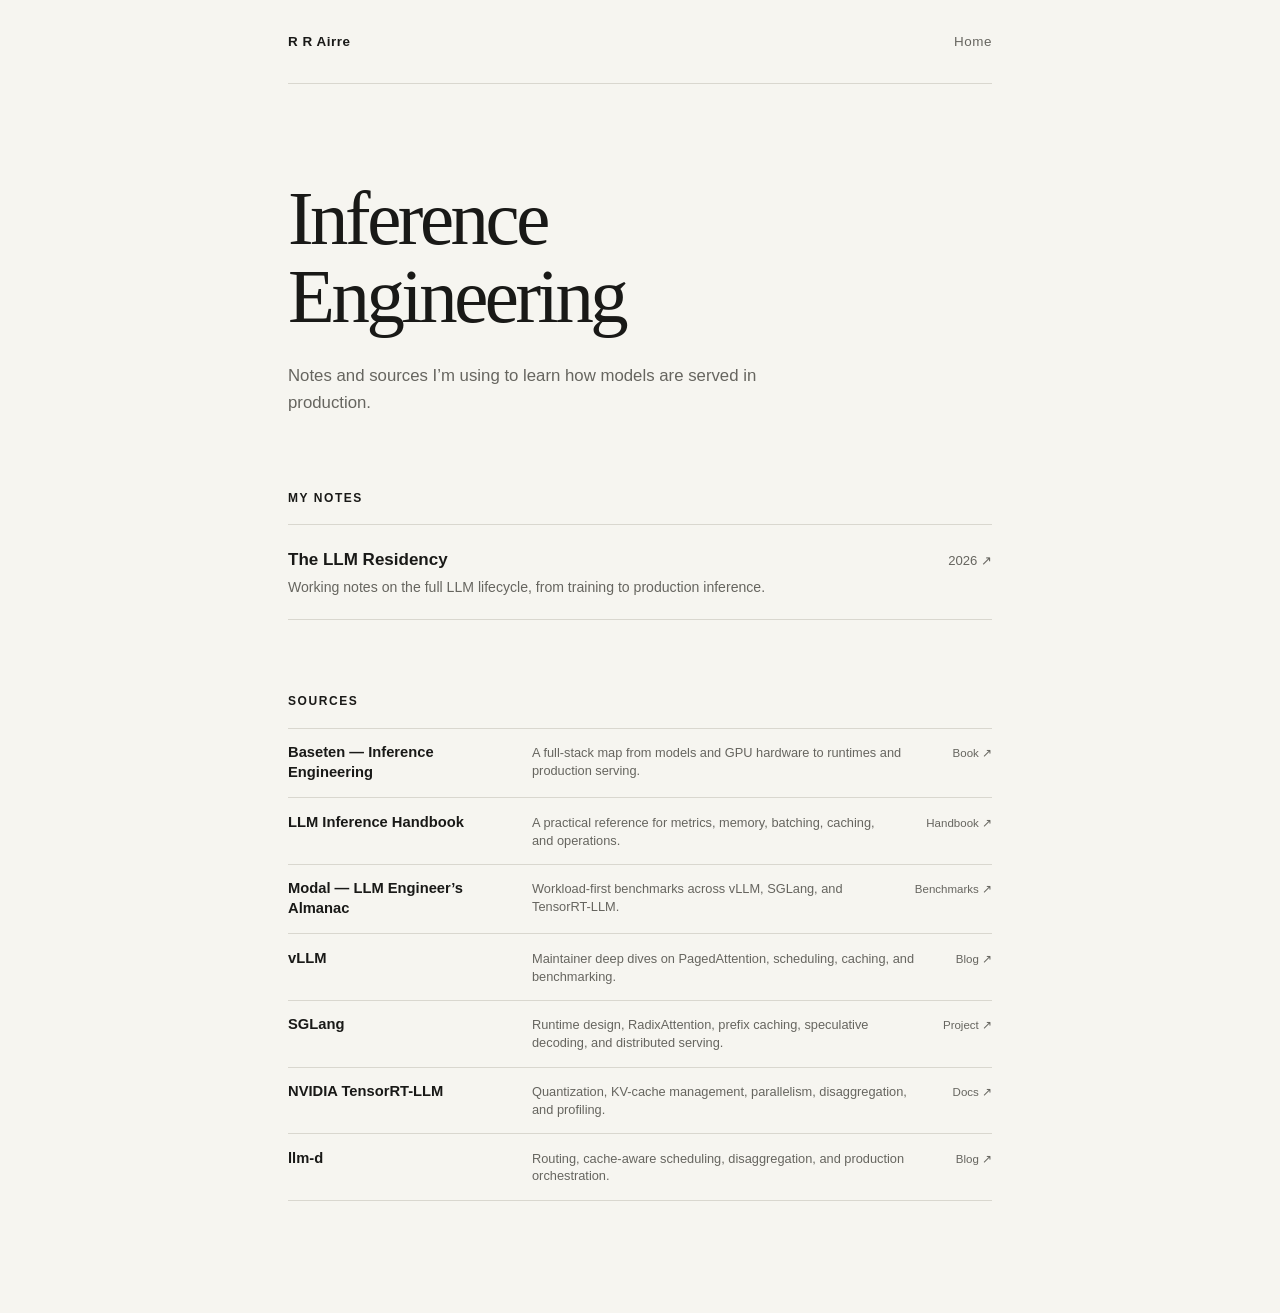
==== inference.html @ 39003151 "Publish personal site" ====
<!doctype html>
<html lang="en">
<head>
  <meta charset="utf-8">
  <meta name="viewport" content="width=device-width, initial-scale=1">
  <meta name="description" content="R R Airre’s notes and interests in inference engineering.">
  <meta name="theme-color" content="#f6f5f0">
  <title>Inference Engineering — R R Airre</title>
  <link rel="stylesheet" href="styles.css?v=2">
</head>
<body>
  <div class="site-shell">
    <header class="site-header">
      <a class="wordmark" href="index.html">R R Airre</a>
      <a class="quiet-link" href="index.html">Home</a>
    </header>

    <main class="page">
      <h1>Inference Engineering</h1>
      <p class="lede">Notes and sources I’m using to learn how models are served in production.</p>

      <section class="content-section" aria-labelledby="notes-heading">
        <h2 class="section-heading" id="notes-heading">My notes</h2>
        <ul class="entry-list">
          <li>
            <a class="entry" href="https://revanthreddy-hai.github.io/the-llm-residency/">
              <span>
                <strong>The LLM Residency</strong>
                <small>Working notes on the full LLM lifecycle, from training to production inference.</small>
              </span>
              <span class="entry-meta">2026 ↗</span>
            </a>
          </li>
        </ul>
      </section>

      <section class="content-section" aria-labelledby="sources-heading">
        <h2 class="section-heading" id="sources-heading">Sources</h2>
        <ul class="entry-list inference-sources">
          <li>
            <a class="entry" href="https://www.baseten.co/inference-engineering/">
              <span>
                <strong>Baseten — Inference Engineering</strong>
                <small>A full-stack map from models and GPU hardware to runtimes and production serving.</small>
              </span>
              <span class="entry-meta">Book ↗</span>
            </a>
          </li>
          <li>
            <a class="entry" href="https://handbook.modular.com/">
              <span>
                <strong>LLM Inference Handbook</strong>
                <small>A practical reference for metrics, memory, batching, caching, and operations.</small>
              </span>
              <span class="entry-meta">Handbook ↗</span>
            </a>
          </li>
          <li>
            <a class="entry" href="https://modal.com/llm-almanac">
              <span>
                <strong>Modal — LLM Engineer’s Almanac</strong>
                <small>Workload-first benchmarks across vLLM, SGLang, and TensorRT-LLM.</small>
              </span>
              <span class="entry-meta">Benchmarks ↗</span>
            </a>
          </li>
          <li>
            <a class="entry" href="https://vllm.ai/blog">
              <span>
                <strong>vLLM</strong>
                <small>Maintainer deep dives on PagedAttention, scheduling, caching, and benchmarking.</small>
              </span>
              <span class="entry-meta">Blog ↗</span>
            </a>
          </li>
          <li>
            <a class="entry" href="https://docs.sglang.io/">
              <span>
                <strong>SGLang</strong>
                <small>Runtime design, RadixAttention, prefix caching, speculative decoding, and distributed serving.</small>
              </span>
              <span class="entry-meta">Project ↗</span>
            </a>
          </li>
          <li>
            <a class="entry" href="https://nvidia.github.io/TensorRT-LLM/">
              <span>
                <strong>NVIDIA TensorRT-LLM</strong>
                <small>Quantization, KV-cache management, parallelism, disaggregation, and profiling.</small>
              </span>
              <span class="entry-meta">Docs ↗</span>
            </a>
          </li>
          <li>
            <a class="entry" href="https://llm-d.ai/blog">
              <span>
                <strong>llm-d</strong>
                <small>Routing, cache-aware scheduling, disaggregation, and production orchestration.</small>
              </span>
              <span class="entry-meta">Blog ↗</span>
            </a>
          </li>
        </ul>
      </section>
    </main>
  </div>
</body>
</html>
---- styles.css ----
:root {
  --paper: #f6f5f0;
  --ink: #191917;
  --muted: #66655f;
  --line: #d9d7cf;
  --accent: #1f716b;
  --measure: 44rem;
}

* {
  box-sizing: border-box;
}

html {
  color-scheme: light;
  background: var(--paper);
}

body {
  margin: 0;
  min-height: 100vh;
  color: var(--ink);
  background: var(--paper);
  font-family: -apple-system, BlinkMacSystemFont, "Segoe UI", sans-serif;
  font-size: 17px;
  line-height: 1.62;
  text-rendering: optimizeLegibility;
}

a {
  color: inherit;
  text-decoration-color: color-mix(in srgb, var(--accent) 55%, transparent);
  text-decoration-thickness: 1px;
  text-underline-offset: 0.18em;
}

a:hover {
  color: var(--accent);
  text-decoration-color: currentColor;
}

a:focus-visible {
  outline: 2px solid var(--accent);
  outline-offset: 5px;
}

.site-shell {
  width: min(calc(100% - 3rem), var(--measure));
  margin: 0 auto;
  padding-bottom: 7rem;
}

.site-header {
  display: flex;
  align-items: center;
  justify-content: space-between;
  min-height: 5.25rem;
  border-bottom: 1px solid var(--line);
  font-size: 0.84rem;
  letter-spacing: 0.04em;
}

.wordmark {
  font-weight: 650;
  text-decoration: none;
}

.quiet-link {
  color: var(--muted);
  text-decoration: none;
}

.hero {
  padding: 6.5rem 0 5.5rem;
}

.hero h1,
.page h1 {
  margin: 0;
  font-family: Georgia, "Times New Roman", serif;
  font-weight: 400;
  letter-spacing: -0.045em;
}

.hero h1 {
  max-width: 11.5ch;
  font-size: clamp(3.4rem, 9vw, 5.8rem);
  line-height: 0.99;
}

.hero h1 em {
  color: var(--accent);
  font-weight: inherit;
}

.hero p {
  max-width: 34rem;
  margin: 2.25rem 0 0;
  color: var(--muted);
  font-size: 1.08rem;
}

.directory {
  display: block;
  border-top: 1px solid var(--line);
}

.directory-row {
  display: grid;
  grid-template-columns: minmax(10rem, 14rem) 1fr auto;
  gap: 1.5rem;
  align-items: baseline;
  padding: 1.35rem 0;
  border-bottom: 1px solid var(--line);
  text-decoration: none;
}

.directory-row:hover .directory-title {
  text-decoration: underline;
  text-decoration-thickness: 1px;
  text-underline-offset: 0.22em;
}

.directory-title {
  font-weight: 650;
}

.directory-description,
.directory-arrow {
  color: var(--muted);
  font-size: 0.92rem;
}

.directory-row:hover .directory-arrow {
  color: var(--accent);
}

.page {
  padding-top: 6rem;
}

.page h1 {
  max-width: 13ch;
  font-size: clamp(3.2rem, 8vw, 4.8rem);
  line-height: 1.02;
}

.lede {
  max-width: 34rem;
  margin: 1.6rem 0 0;
  color: var(--muted);
  font-size: 1.05rem;
}

.content-section {
  margin-top: 4.5rem;
}

.section-heading {
  margin: 0 0 1rem;
  font-size: 0.75rem;
  font-weight: 700;
  letter-spacing: 0.13em;
  text-transform: uppercase;
}

.entry-list {
  margin: 0;
  padding: 0;
  border-top: 1px solid var(--line);
  list-style: none;
}

.entry-list li {
  border-bottom: 1px solid var(--line);
}

.entry {
  display: flex;
  gap: 2rem;
  align-items: baseline;
  justify-content: space-between;
  padding: 1.3rem 0;
  text-decoration: none;
}

.entry strong {
  display: block;
  font-weight: 650;
}

.entry small {
  display: block;
  max-width: 34rem;
  margin-top: 0.25rem;
  color: var(--muted);
  font-size: 0.88rem;
  line-height: 1.5;
}

.entry-meta {
  flex: 0 0 auto;
  color: var(--muted);
  font-size: 0.82rem;
}

.inference-sources .entry {
  padding: 0.9rem 0;
}

.inference-sources .entry > span:first-child {
  display: grid;
  flex: 1 1 auto;
  grid-template-columns: minmax(11rem, 14rem) minmax(0, 1fr);
  gap: 1.25rem;
  align-items: baseline;
  min-width: 0;
}

.inference-sources .entry strong {
  font-size: 0.92rem;
  line-height: 1.35;
}

.inference-sources .entry small {
  margin-top: 0;
  font-size: 0.8rem;
  line-height: 1.4;
}

.inference-sources .entry-meta {
  font-size: 0.72rem;
}

.empty-state {
  margin: 0;
  padding: 1.3rem 0;
  border-top: 1px solid var(--line);
  border-bottom: 1px solid var(--line);
  color: var(--muted);
  font-size: 0.92rem;
}

.source-note {
  margin: 3rem 0 0;
  color: var(--muted);
  font-size: 0.78rem;
}

.visually-hidden {
  position: absolute;
  width: 1px;
  height: 1px;
  padding: 0;
  margin: -1px;
  overflow: hidden;
  clip: rect(0, 0, 0, 0);
  white-space: nowrap;
  border: 0;
}

.books-page {
  padding-top: 4.75rem;
}

.shelf-toolbar {
  display: flex;
  gap: 2rem;
  align-items: flex-end;
  justify-content: space-between;
  margin-top: 2.75rem;
  border-bottom: 1px solid var(--line);
}

.shelf-switcher {
  display: flex;
  gap: 1.5rem;
}

.shelf-tab {
  appearance: none;
  margin: 0 0 -1px;
  padding: 0.75rem 0 0.7rem;
  color: var(--muted);
  background: transparent;
  border: 0;
  border-bottom: 2px solid transparent;
  font: inherit;
  font-size: 0.88rem;
  font-weight: 650;
  cursor: pointer;
}

.shelf-tab:hover,
.shelf-tab[aria-pressed="true"] {
  color: var(--ink);
}

.shelf-tab[aria-pressed="true"] {
  border-bottom-color: var(--accent);
}

.shelf-tab:focus-visible {
  outline: 2px solid var(--accent);
  outline-offset: 4px;
}

.books-page .source-note {
  margin: 0 0 0.72rem;
  white-space: nowrap;
}

.shelf-panel {
  padding-top: 1.5rem;
}

.shelf-message {
  margin: 0;
  padding: 1.2rem 0;
  color: var(--muted);
  font-size: 0.9rem;
}

.shelf-group + .shelf-group {
  margin-top: 3.5rem;
}

.shelf-group-title {
  display: flex;
  align-items: baseline;
  margin: 0 0 1rem;
  font-size: 0.75rem;
  font-weight: 700;
  letter-spacing: 0.11em;
  text-transform: uppercase;
}

.shelf-group-title span {
  margin-left: 0.5rem;
  color: var(--muted);
  font-weight: 500;
  letter-spacing: 0;
}

.cover-grid {
  display: grid;
  grid-template-columns: repeat(5, minmax(0, 1fr));
  gap: 1.7rem 1rem;
  margin: 0;
  padding: 0;
  list-style: none;
}

.book-card-link {
  display: block;
  text-decoration: none;
}

.book-cover {
  position: relative;
  display: grid;
  overflow: hidden;
  aspect-ratio: 2 / 3;
  place-items: center;
  background: #e7e4dc;
}

.book-cover img {
  display: block;
  width: 100%;
  height: 100%;
  object-fit: cover;
}

.book-cover-fallback {
  color: var(--muted);
  font-family: Georgia, "Times New Roman", serif;
  font-size: 2rem;
}

.book-title,
.book-author {
  display: -webkit-box;
  overflow: hidden;
  -webkit-box-orient: vertical;
}

.book-title {
  margin-top: 0.55rem;
  color: var(--ink);
  font-size: 0.76rem;
  font-weight: 650;
  line-height: 1.3;
  -webkit-line-clamp: 2;
}

.book-author {
  margin-top: 0.16rem;
  color: var(--muted);
  font-size: 0.68rem;
  line-height: 1.35;
  -webkit-line-clamp: 1;
}

.book-card-link:hover .book-title {
  color: var(--accent);
  text-decoration: underline;
  text-decoration-thickness: 1px;
  text-underline-offset: 0.16em;
}

.uses-list {
  margin: 4.5rem 0 0;
  border-top: 1px solid var(--line);
}

.uses-list div {
  display: grid;
  grid-template-columns: 9rem 1fr;
  gap: 2rem;
  padding: 1.3rem 0;
  border-bottom: 1px solid var(--line);
}

.uses-list dt {
  font-weight: 650;
}

.uses-list dd {
  margin: 0;
  color: var(--muted);
}

[hidden] {
  display: none !important;
}

@media (max-width: 38rem) {
  body {
    font-size: 16px;
  }

  .site-shell {
    width: min(calc(100% - 2.5rem), var(--measure));
    padding-bottom: 4.5rem;
  }

  .site-header {
    min-height: 4.5rem;
  }

  .hero {
    padding: 4.75rem 0 4rem;
  }

  .hero h1 {
    font-size: clamp(3.1rem, 15vw, 4.2rem);
  }

  .hero p {
    margin-top: 1.8rem;
    font-size: 1rem;
  }

  .directory-row {
    grid-template-columns: 1fr auto;
    gap: 0.35rem 1rem;
    padding: 1.2rem 0;
  }

  .directory-description {
    grid-column: 1 / -1;
    max-width: 29rem;
  }

  .directory-arrow {
    grid-column: 2;
    grid-row: 1;
  }

  .page {
    padding-top: 4.5rem;
  }

  .page h1 {
    font-size: clamp(3rem, 14vw, 4rem);
  }

  .content-section,
  .uses-list {
    margin-top: 3.5rem;
  }

  .books-page {
    padding-top: 3.75rem;
  }

  .shelf-toolbar {
    display: block;
    margin-top: 2.25rem;
  }

  .shelf-switcher {
    justify-content: space-between;
  }

  .books-page .source-note {
    margin: 0.7rem 0 0;
    padding-bottom: 0.7rem;
    white-space: normal;
  }

  .cover-grid {
    grid-template-columns: repeat(3, minmax(0, 1fr));
    gap: 1.55rem 0.8rem;
  }

  .shelf-group + .shelf-group {
    margin-top: 2.75rem;
  }

  .entry {
    align-items: flex-start;
  }

  .inference-sources .entry {
    gap: 1rem;
    padding: 1rem 0;
  }

  .inference-sources .entry > span:first-child {
    display: block;
  }

  .inference-sources .entry strong {
    font-size: 0.95rem;
  }

  .inference-sources .entry small {
    margin-top: 0.2rem;
    font-size: 0.82rem;
  }

  .uses-list div {
    grid-template-columns: 1fr;
    gap: 0.2rem;
  }
}

@media (prefers-reduced-motion: reduce) {
  *,
  *::before,
  *::after {
    scroll-behavior: auto !important;
  }
}
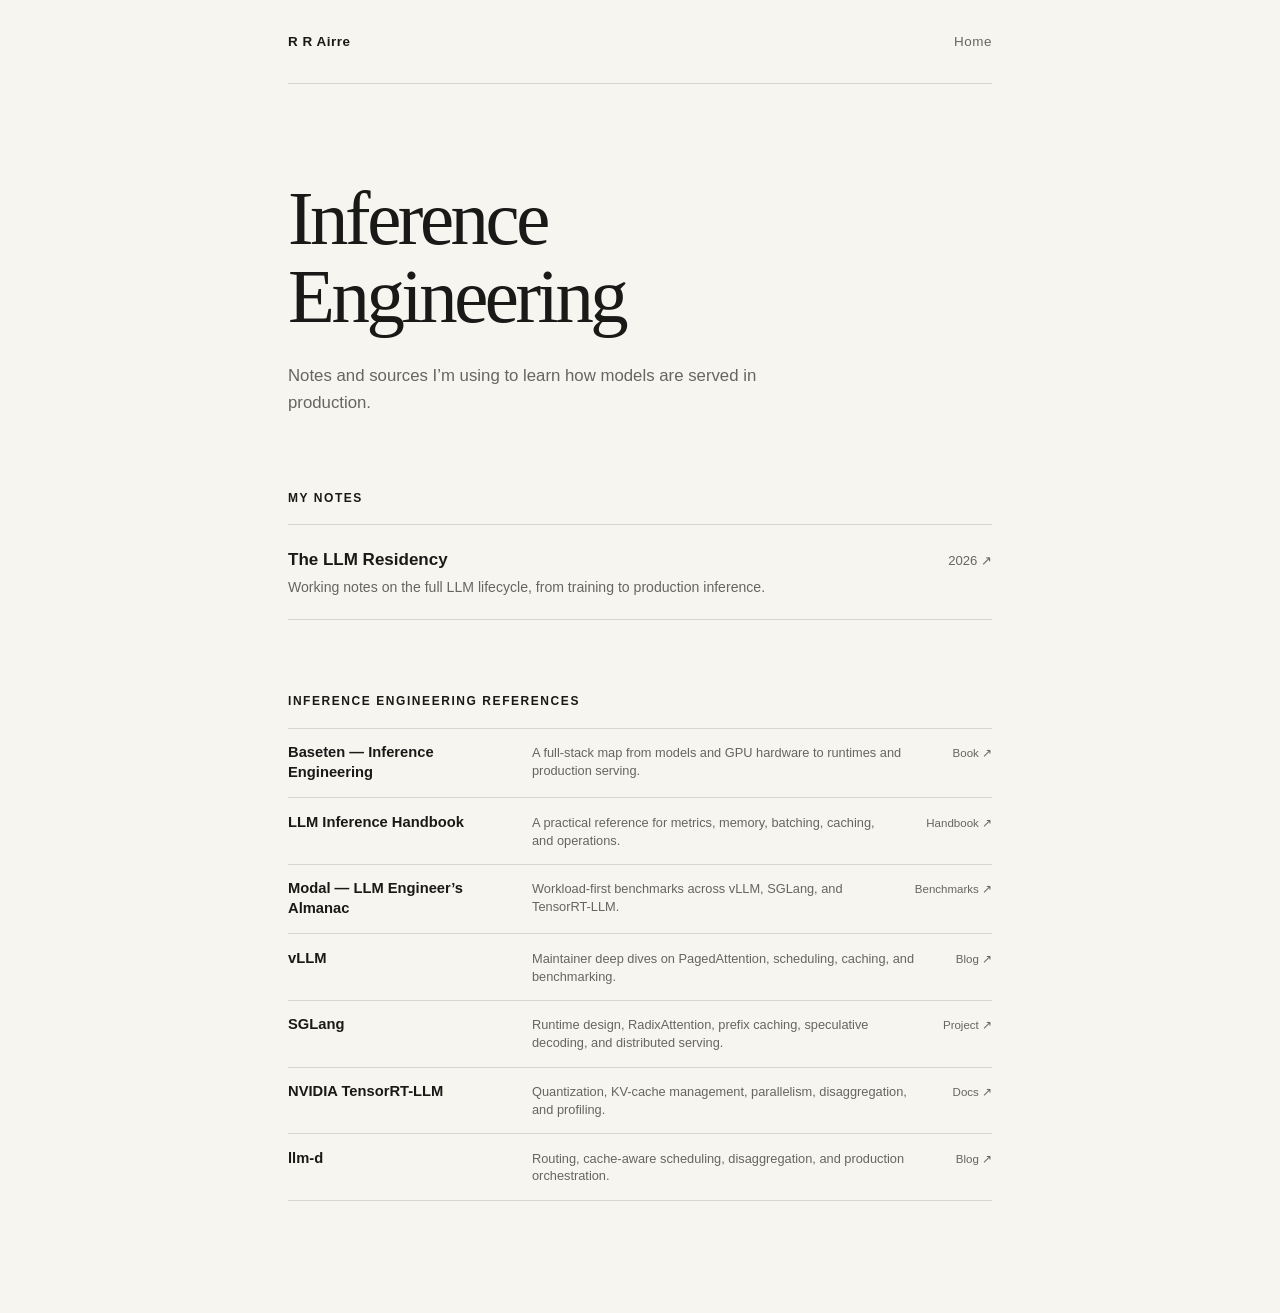
==== commit b6a83332: "Clarify inference references" ====
--- a/inference.html
+++ b/inference.html
@@ -35,7 +35,7 @@
       </section>
 
       <section class="content-section" aria-labelledby="sources-heading">
-        <h2 class="section-heading" id="sources-heading">Sources</h2>
+        <h2 class="section-heading" id="sources-heading">Inference engineering references</h2>
         <ul class="entry-list inference-sources">
           <li>
             <a class="entry" href="https://www.baseten.co/inference-engineering/">
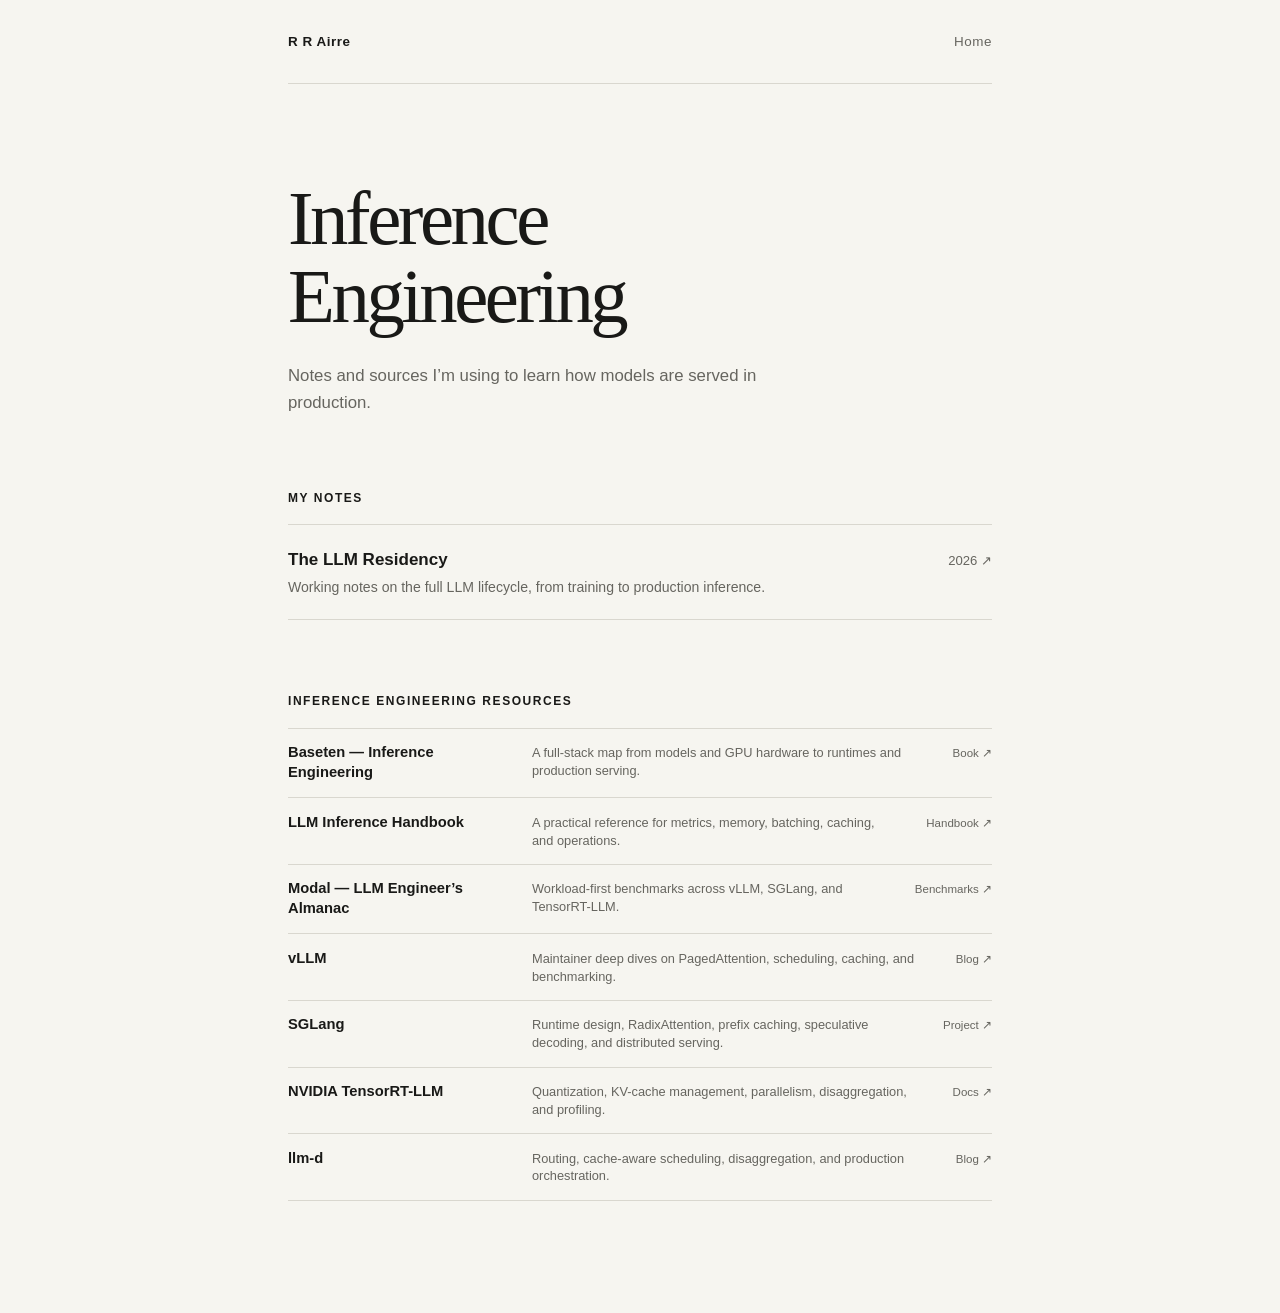
==== commit 7ac6cd89: "Rename inference resources section" ====
--- a/inference.html
+++ b/inference.html
@@ -35,7 +35,7 @@
       </section>
 
       <section class="content-section" aria-labelledby="sources-heading">
-        <h2 class="section-heading" id="sources-heading">Inference engineering references</h2>
+        <h2 class="section-heading" id="sources-heading">Inference Engineering Resources</h2>
         <ul class="entry-list inference-sources">
           <li>
             <a class="entry" href="https://www.baseten.co/inference-engineering/">
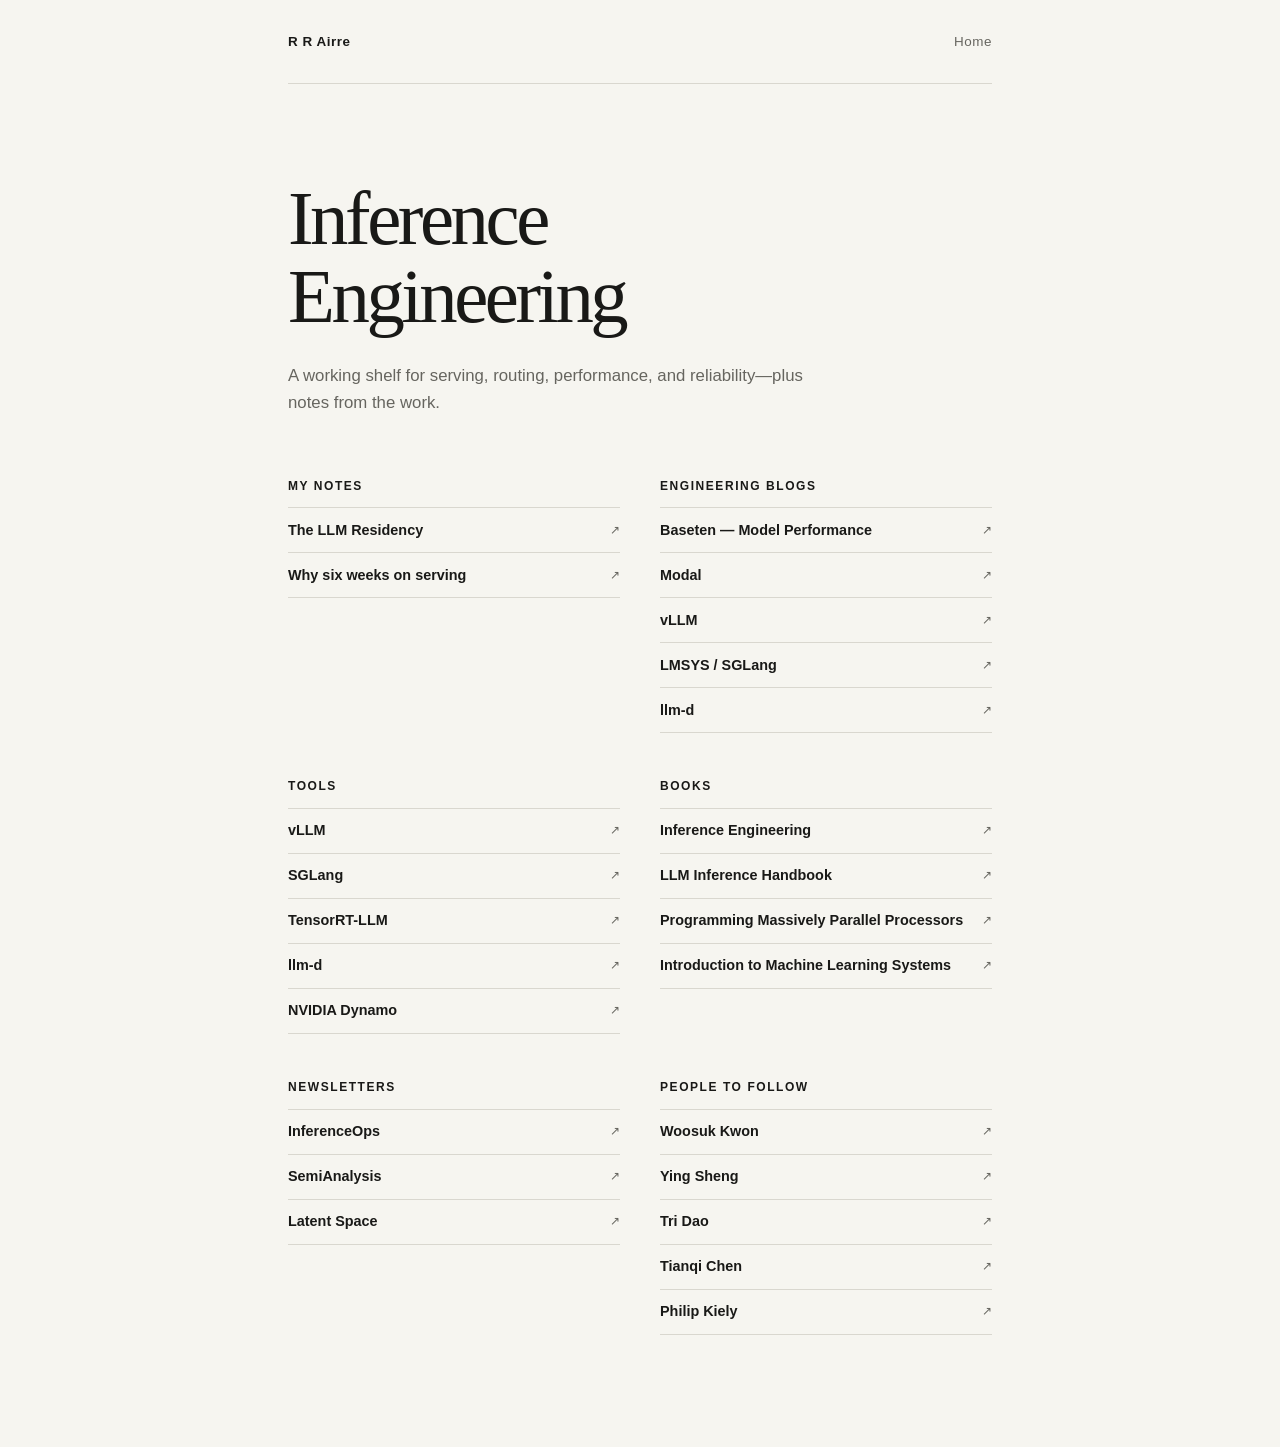
==== commit e31e3c39: "Organize inference engineering resources" ====
--- a/inference.html
+++ b/inference.html
@@ -6,7 +6,7 @@
   <meta name="description" content="R R Airre’s notes and interests in inference engineering.">
   <meta name="theme-color" content="#f6f5f0">
   <title>Inference Engineering — R R Airre</title>
-  <link rel="stylesheet" href="styles.css?v=2">
+  <link rel="stylesheet" href="styles.css?v=3">
 </head>
 <body>
   <div class="site-shell">
@@ -15,93 +15,81 @@
       <a class="quiet-link" href="index.html">Home</a>
     </header>
 
-    <main class="page">
+    <main class="page inference-page">
       <h1>Inference Engineering</h1>
-      <p class="lede">Notes and sources I’m using to learn how models are served in production.</p>
+      <p class="lede">A working shelf for serving, routing, performance, and reliability—plus notes from the work.</p>
 
-      <section class="content-section" aria-labelledby="notes-heading">
-        <h2 class="section-heading" id="notes-heading">My notes</h2>
-        <ul class="entry-list">
-          <li>
-            <a class="entry" href="https://revanthreddy-hai.github.io/the-llm-residency/">
-              <span>
+      <div class="inference-groups">
+        <section class="inference-group" aria-labelledby="notes-heading">
+          <h2 class="section-heading" id="notes-heading">My notes</h2>
+          <ul class="entry-list">
+            <li>
+              <a class="entry" href="https://revanthreddy-hai.github.io/the-llm-residency/">
                 <strong>The LLM Residency</strong>
-                <small>Working notes on the full LLM lifecycle, from training to production inference.</small>
-              </span>
-              <span class="entry-meta">2026 ↗</span>
-            </a>
-          </li>
-        </ul>
-      </section>
+                <span class="entry-meta" aria-hidden="true">↗</span>
+              </a>
+            </li>
+            <li>
+              <a class="entry" href="https://revanthreddy-hai.github.io/the-llm-residency/week00a.html#jobs">
+                <strong>Why six weeks on serving</strong>
+                <span class="entry-meta" aria-hidden="true">↗</span>
+              </a>
+            </li>
+          </ul>
+        </section>
 
-      <section class="content-section" aria-labelledby="sources-heading">
-        <h2 class="section-heading" id="sources-heading">Inference Engineering Resources</h2>
-        <ul class="entry-list inference-sources">
-          <li>
-            <a class="entry" href="https://www.baseten.co/inference-engineering/">
-              <span>
-                <strong>Baseten — Inference Engineering</strong>
-                <small>A full-stack map from models and GPU hardware to runtimes and production serving.</small>
-              </span>
-              <span class="entry-meta">Book ↗</span>
-            </a>
-          </li>
-          <li>
-            <a class="entry" href="https://handbook.modular.com/">
-              <span>
-                <strong>LLM Inference Handbook</strong>
-                <small>A practical reference for metrics, memory, batching, caching, and operations.</small>
-              </span>
-              <span class="entry-meta">Handbook ↗</span>
-            </a>
-          </li>
-          <li>
-            <a class="entry" href="https://modal.com/llm-almanac">
-              <span>
-                <strong>Modal — LLM Engineer’s Almanac</strong>
-                <small>Workload-first benchmarks across vLLM, SGLang, and TensorRT-LLM.</small>
-              </span>
-              <span class="entry-meta">Benchmarks ↗</span>
-            </a>
-          </li>
-          <li>
-            <a class="entry" href="https://vllm.ai/blog">
-              <span>
-                <strong>vLLM</strong>
-                <small>Maintainer deep dives on PagedAttention, scheduling, caching, and benchmarking.</small>
-              </span>
-              <span class="entry-meta">Blog ↗</span>
-            </a>
-          </li>
-          <li>
-            <a class="entry" href="https://docs.sglang.io/">
-              <span>
-                <strong>SGLang</strong>
-                <small>Runtime design, RadixAttention, prefix caching, speculative decoding, and distributed serving.</small>
-              </span>
-              <span class="entry-meta">Project ↗</span>
-            </a>
-          </li>
-          <li>
-            <a class="entry" href="https://nvidia.github.io/TensorRT-LLM/">
-              <span>
-                <strong>NVIDIA TensorRT-LLM</strong>
-                <small>Quantization, KV-cache management, parallelism, disaggregation, and profiling.</small>
-              </span>
-              <span class="entry-meta">Docs ↗</span>
-            </a>
-          </li>
-          <li>
-            <a class="entry" href="https://llm-d.ai/blog">
-              <span>
-                <strong>llm-d</strong>
-                <small>Routing, cache-aware scheduling, disaggregation, and production orchestration.</small>
-              </span>
-              <span class="entry-meta">Blog ↗</span>
-            </a>
-          </li>
-        </ul>
-      </section>
+        <section class="inference-group" aria-labelledby="blogs-heading">
+          <h2 class="section-heading" id="blogs-heading">Engineering blogs</h2>
+          <ul class="entry-list">
+            <li><a class="entry" href="https://www.baseten.co/blog/category/model-performance/"><strong>Baseten — Model Performance</strong><span class="entry-meta" aria-hidden="true">↗</span></a></li>
+            <li><a class="entry" href="https://modal.com/blog"><strong>Modal</strong><span class="entry-meta" aria-hidden="true">↗</span></a></li>
+            <li><a class="entry" href="https://vllm.ai/blog"><strong>vLLM</strong><span class="entry-meta" aria-hidden="true">↗</span></a></li>
+            <li><a class="entry" href="https://www.lmsys.org/blog/"><strong>LMSYS / SGLang</strong><span class="entry-meta" aria-hidden="true">↗</span></a></li>
+            <li><a class="entry" href="https://llm-d.ai/blog"><strong>llm-d</strong><span class="entry-meta" aria-hidden="true">↗</span></a></li>
+          </ul>
+        </section>
+
+        <section class="inference-group" aria-labelledby="tools-heading">
+          <h2 class="section-heading" id="tools-heading">Tools</h2>
+          <ul class="entry-list">
+            <li><a class="entry" href="https://vllm.ai/"><strong>vLLM</strong><span class="entry-meta" aria-hidden="true">↗</span></a></li>
+            <li><a class="entry" href="https://docs.sglang.io/"><strong>SGLang</strong><span class="entry-meta" aria-hidden="true">↗</span></a></li>
+            <li><a class="entry" href="https://nvidia.github.io/TensorRT-LLM/"><strong>TensorRT-LLM</strong><span class="entry-meta" aria-hidden="true">↗</span></a></li>
+            <li><a class="entry" href="https://llm-d.ai/"><strong>llm-d</strong><span class="entry-meta" aria-hidden="true">↗</span></a></li>
+            <li><a class="entry" href="https://docs.nvidia.com/dynamo/latest/"><strong>NVIDIA Dynamo</strong><span class="entry-meta" aria-hidden="true">↗</span></a></li>
+          </ul>
+        </section>
+
+        <section class="inference-group" aria-labelledby="books-heading">
+          <h2 class="section-heading" id="books-heading">Books</h2>
+          <ul class="entry-list">
+            <li><a class="entry" href="https://www.baseten.co/inference-engineering/"><strong>Inference Engineering</strong><span class="entry-meta" aria-hidden="true">↗</span></a></li>
+            <li><a class="entry" href="https://handbook.modular.com/"><strong>LLM Inference Handbook</strong><span class="entry-meta" aria-hidden="true">↗</span></a></li>
+            <li><a class="entry" href="https://shop.elsevier.com/books/programming-massively-parallel-processors/hwu/978-0-443-43900-1"><strong>Programming Massively Parallel Processors</strong><span class="entry-meta" aria-hidden="true">↗</span></a></li>
+            <li><a class="entry" href="https://mlsysbook.ai/vol1/index.html"><strong>Introduction to Machine Learning Systems</strong><span class="entry-meta" aria-hidden="true">↗</span></a></li>
+          </ul>
+        </section>
+
+        <section class="inference-group" aria-labelledby="newsletters-heading">
+          <h2 class="section-heading" id="newsletters-heading">Newsletters</h2>
+          <ul class="entry-list">
+            <li><a class="entry" href="https://inferenceops.substack.com/"><strong>InferenceOps</strong><span class="entry-meta" aria-hidden="true">↗</span></a></li>
+            <li><a class="entry" href="https://newsletter.semianalysis.com/"><strong>SemiAnalysis</strong><span class="entry-meta" aria-hidden="true">↗</span></a></li>
+            <li><a class="entry" href="https://www.latent.space/"><strong>Latent Space</strong><span class="entry-meta" aria-hidden="true">↗</span></a></li>
+          </ul>
+        </section>
+
+        <section class="inference-group" aria-labelledby="people-heading">
+          <h2 class="section-heading" id="people-heading">People to follow</h2>
+          <ul class="entry-list">
+            <li><a class="entry" href="https://woosuk.me/"><strong>Woosuk Kwon</strong><span class="entry-meta" aria-hidden="true">↗</span></a></li>
+            <li><a class="entry" href="https://github.com/Ying1123"><strong>Ying Sheng</strong><span class="entry-meta" aria-hidden="true">↗</span></a></li>
+            <li><a class="entry" href="https://tridao.me/"><strong>Tri Dao</strong><span class="entry-meta" aria-hidden="true">↗</span></a></li>
+            <li><a class="entry" href="https://tqchen.com/"><strong>Tianqi Chen</strong><span class="entry-meta" aria-hidden="true">↗</span></a></li>
+            <li><a class="entry" href="https://philipkiely.com/"><strong>Philip Kiely</strong><span class="entry-meta" aria-hidden="true">↗</span></a></li>
+          </ul>
+        </section>
+      </div>
     </main>
   </div>
 </body>
--- a/styles.css
+++ b/styles.css
@@ -204,31 +204,37 @@
   font-size: 0.82rem;
 }
 
-.inference-sources .entry {
-  padding: 0.9rem 0;
-}
-
-.inference-sources .entry > span:first-child {
+.inference-groups {
   display: grid;
-  flex: 1 1 auto;
-  grid-template-columns: minmax(11rem, 14rem) minmax(0, 1fr);
-  gap: 1.25rem;
-  align-items: baseline;
+  grid-template-columns: repeat(2, minmax(0, 1fr));
+  gap: 2.75rem 2.5rem;
+  margin-top: 3.75rem;
+}
+
+.inference-group {
   min-width: 0;
 }
 
-.inference-sources .entry strong {
-  font-size: 0.92rem;
+.inference-group .section-heading {
+  margin-bottom: 0.7rem;
+}
+
+.inference-group .entry {
+  gap: 1rem;
+  align-items: center;
+  min-height: 2.75rem;
+  padding: 0.65rem 0;
+  font-size: 0.9rem;
   line-height: 1.35;
 }
 
-.inference-sources .entry small {
-  margin-top: 0;
-  font-size: 0.8rem;
-  line-height: 1.4;
-}
-
-.inference-sources .entry-meta {
+.inference-group .entry strong {
+  min-width: 0;
+  overflow-wrap: anywhere;
+  font-weight: 600;
+}
+
+.inference-group .entry-meta {
   font-size: 0.72rem;
 }
 
@@ -523,22 +529,14 @@
     align-items: flex-start;
   }
 
-  .inference-sources .entry {
-    gap: 1rem;
-    padding: 1rem 0;
-  }
-
-  .inference-sources .entry > span:first-child {
-    display: block;
-  }
-
-  .inference-sources .entry strong {
-    font-size: 0.95rem;
-  }
-
-  .inference-sources .entry small {
-    margin-top: 0.2rem;
-    font-size: 0.82rem;
+  .inference-groups {
+    grid-template-columns: 1fr;
+    gap: 2.5rem;
+    margin-top: 3.25rem;
+  }
+
+  .inference-group .entry {
+    align-items: center;
   }
 
   .uses-list div {
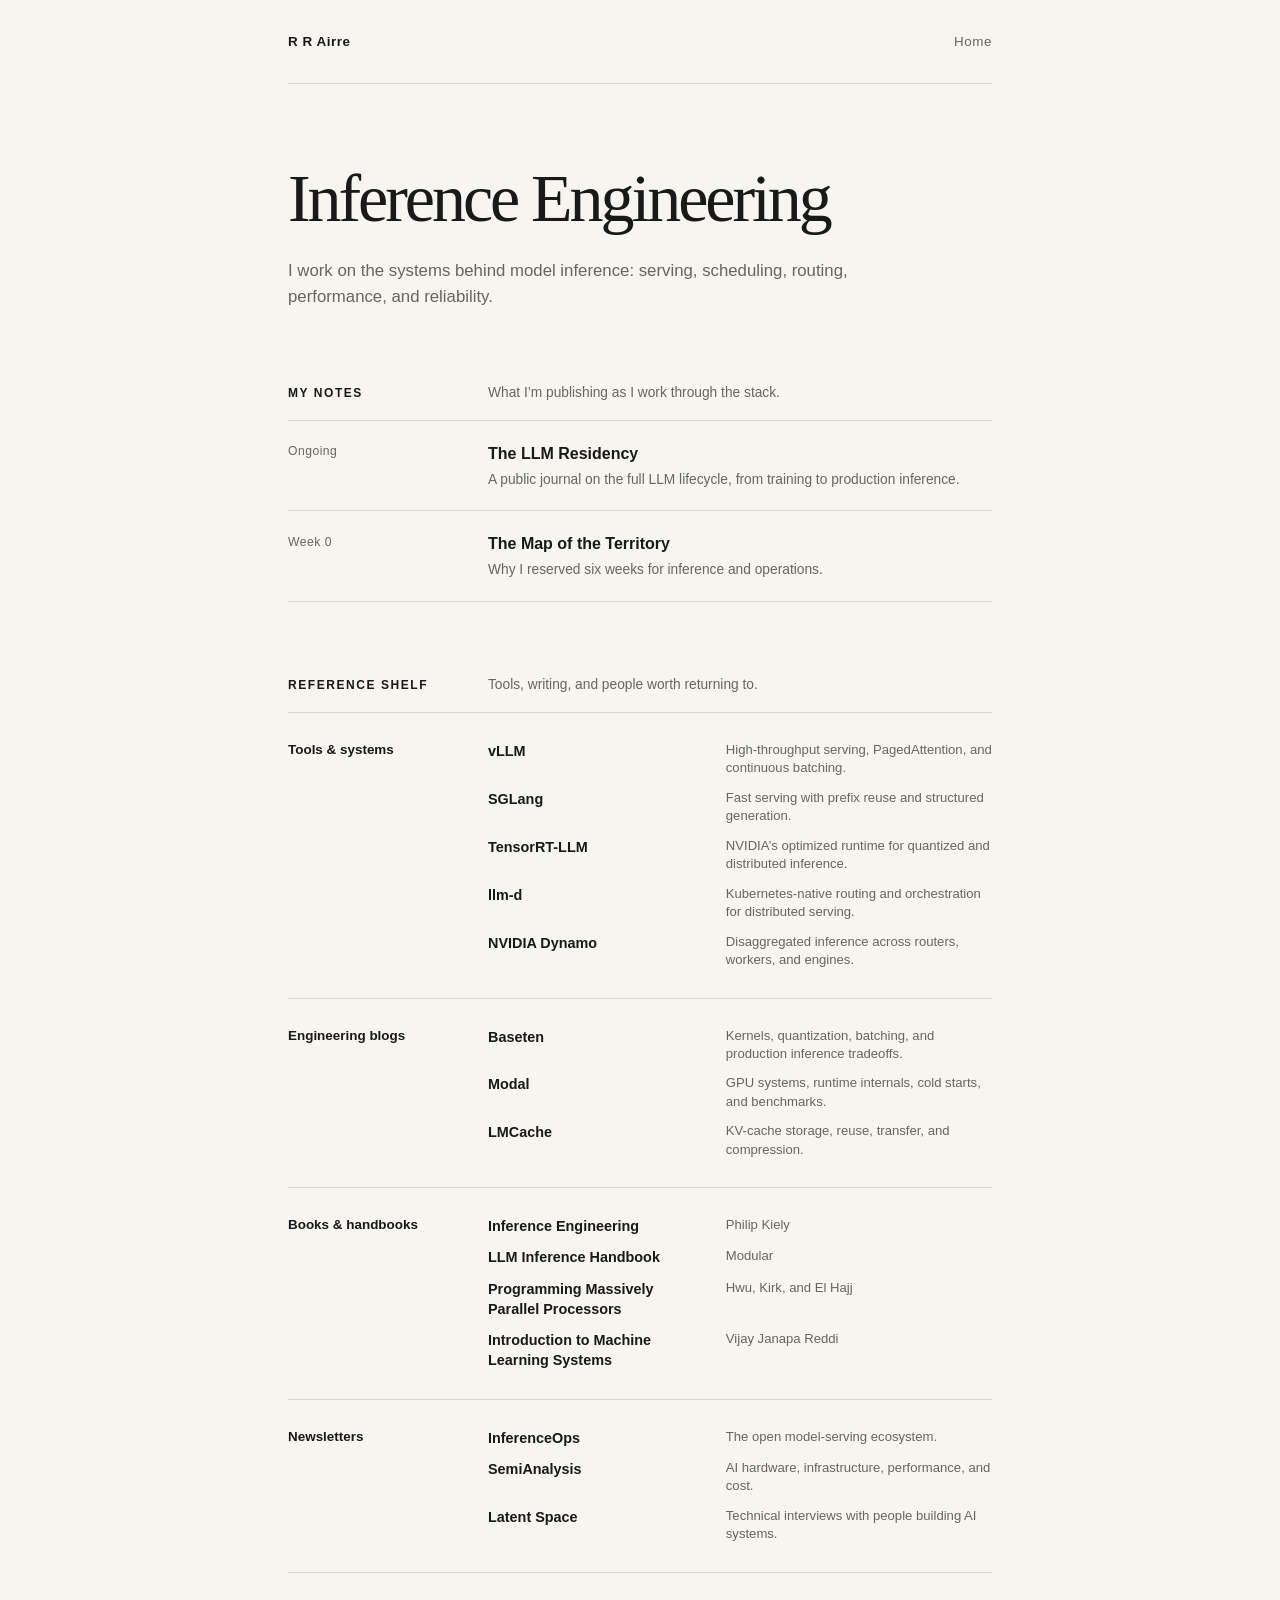
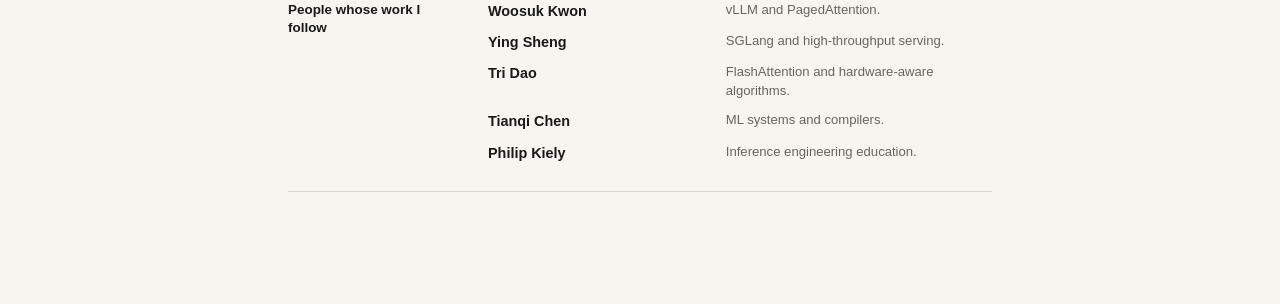
==== commit 655d76be: "Redesign inference engineering page" ====
--- a/inference.html
+++ b/inference.html
@@ -3,10 +3,10 @@
 <head>
   <meta charset="utf-8">
   <meta name="viewport" content="width=device-width, initial-scale=1">
-  <meta name="description" content="R R Airre’s notes and interests in inference engineering.">
+  <meta name="description" content="R R Airre’s notes and references on inference engineering.">
   <meta name="theme-color" content="#f6f5f0">
   <title>Inference Engineering — R R Airre</title>
-  <link rel="stylesheet" href="styles.css?v=3">
+  <link rel="stylesheet" href="styles.css?v=4">
 </head>
 <body>
   <div class="site-shell">
@@ -17,79 +17,93 @@
 
     <main class="page inference-page">
       <h1>Inference Engineering</h1>
-      <p class="lede">A working shelf for serving, routing, performance, and reliability—plus notes from the work.</p>
+      <p class="lede">I work on the systems behind model inference: serving, scheduling, routing, performance, and reliability.</p>
 
-      <div class="inference-groups">
-        <section class="inference-group" aria-labelledby="notes-heading">
+      <section class="inference-notes" aria-labelledby="notes-heading">
+        <div class="inference-section-head">
           <h2 class="section-heading" id="notes-heading">My notes</h2>
-          <ul class="entry-list">
-            <li>
-              <a class="entry" href="https://revanthreddy-hai.github.io/the-llm-residency/">
+          <p>What I’m publishing as I work through the stack.</p>
+        </div>
+        <ul class="inference-note-list">
+          <li>
+            <a class="inference-note" href="https://revanthreddy-hai.github.io/the-llm-residency/">
+              <span class="inference-note-meta">Ongoing</span>
+              <span>
                 <strong>The LLM Residency</strong>
-                <span class="entry-meta" aria-hidden="true">↗</span>
-              </a>
-            </li>
-            <li>
-              <a class="entry" href="https://revanthreddy-hai.github.io/the-llm-residency/week00a.html#jobs">
-                <strong>Why six weeks on serving</strong>
-                <span class="entry-meta" aria-hidden="true">↗</span>
-              </a>
-            </li>
-          </ul>
-        </section>
+                <small>A public journal on the full LLM lifecycle, from training to production inference.</small>
+              </span>
+            </a>
+          </li>
+          <li>
+            <a class="inference-note" href="https://revanthreddy-hai.github.io/the-llm-residency/week00a.html">
+              <span class="inference-note-meta">Week 0</span>
+              <span>
+                <strong>The Map of the Territory</strong>
+                <small>Why I reserved six weeks for inference and operations.</small>
+              </span>
+            </a>
+          </li>
+        </ul>
+      </section>
 
-        <section class="inference-group" aria-labelledby="blogs-heading">
-          <h2 class="section-heading" id="blogs-heading">Engineering blogs</h2>
-          <ul class="entry-list">
-            <li><a class="entry" href="https://www.baseten.co/blog/category/model-performance/"><strong>Baseten — Model Performance</strong><span class="entry-meta" aria-hidden="true">↗</span></a></li>
-            <li><a class="entry" href="https://modal.com/blog"><strong>Modal</strong><span class="entry-meta" aria-hidden="true">↗</span></a></li>
-            <li><a class="entry" href="https://vllm.ai/blog"><strong>vLLM</strong><span class="entry-meta" aria-hidden="true">↗</span></a></li>
-            <li><a class="entry" href="https://www.lmsys.org/blog/"><strong>LMSYS / SGLang</strong><span class="entry-meta" aria-hidden="true">↗</span></a></li>
-            <li><a class="entry" href="https://llm-d.ai/blog"><strong>llm-d</strong><span class="entry-meta" aria-hidden="true">↗</span></a></li>
-          </ul>
-        </section>
+      <section class="inference-references" aria-labelledby="references-heading">
+        <div class="inference-section-head">
+          <h2 class="section-heading" id="references-heading">Reference shelf</h2>
+          <p>Tools, writing, and people worth returning to.</p>
+        </div>
 
-        <section class="inference-group" aria-labelledby="tools-heading">
-          <h2 class="section-heading" id="tools-heading">Tools</h2>
-          <ul class="entry-list">
-            <li><a class="entry" href="https://vllm.ai/"><strong>vLLM</strong><span class="entry-meta" aria-hidden="true">↗</span></a></li>
-            <li><a class="entry" href="https://docs.sglang.io/"><strong>SGLang</strong><span class="entry-meta" aria-hidden="true">↗</span></a></li>
-            <li><a class="entry" href="https://nvidia.github.io/TensorRT-LLM/"><strong>TensorRT-LLM</strong><span class="entry-meta" aria-hidden="true">↗</span></a></li>
-            <li><a class="entry" href="https://llm-d.ai/"><strong>llm-d</strong><span class="entry-meta" aria-hidden="true">↗</span></a></li>
-            <li><a class="entry" href="https://docs.nvidia.com/dynamo/latest/"><strong>NVIDIA Dynamo</strong><span class="entry-meta" aria-hidden="true">↗</span></a></li>
-          </ul>
-        </section>
+        <div class="reference-groups">
+          <div class="reference-group">
+            <h3>Tools &amp; systems</h3>
+            <ul class="reference-list">
+              <li><a class="reference-link" href="https://vllm.ai/"><span class="reference-title">vLLM</span><span class="reference-detail">High-throughput serving, PagedAttention, and continuous batching.</span></a></li>
+              <li><a class="reference-link" href="https://docs.sglang.io/"><span class="reference-title">SGLang</span><span class="reference-detail">Fast serving with prefix reuse and structured generation.</span></a></li>
+              <li><a class="reference-link" href="https://nvidia.github.io/TensorRT-LLM/"><span class="reference-title">TensorRT-LLM</span><span class="reference-detail">NVIDIA’s optimized runtime for quantized and distributed inference.</span></a></li>
+              <li><a class="reference-link" href="https://llm-d.ai/"><span class="reference-title">llm-d</span><span class="reference-detail">Kubernetes-native routing and orchestration for distributed serving.</span></a></li>
+              <li><a class="reference-link" href="https://docs.nvidia.com/dynamo/latest/"><span class="reference-title">NVIDIA Dynamo</span><span class="reference-detail">Disaggregated inference across routers, workers, and engines.</span></a></li>
+            </ul>
+          </div>
 
-        <section class="inference-group" aria-labelledby="books-heading">
-          <h2 class="section-heading" id="books-heading">Books</h2>
-          <ul class="entry-list">
-            <li><a class="entry" href="https://www.baseten.co/inference-engineering/"><strong>Inference Engineering</strong><span class="entry-meta" aria-hidden="true">↗</span></a></li>
-            <li><a class="entry" href="https://handbook.modular.com/"><strong>LLM Inference Handbook</strong><span class="entry-meta" aria-hidden="true">↗</span></a></li>
-            <li><a class="entry" href="https://shop.elsevier.com/books/programming-massively-parallel-processors/hwu/978-0-443-43900-1"><strong>Programming Massively Parallel Processors</strong><span class="entry-meta" aria-hidden="true">↗</span></a></li>
-            <li><a class="entry" href="https://mlsysbook.ai/vol1/index.html"><strong>Introduction to Machine Learning Systems</strong><span class="entry-meta" aria-hidden="true">↗</span></a></li>
-          </ul>
-        </section>
+          <div class="reference-group">
+            <h3>Engineering blogs</h3>
+            <ul class="reference-list">
+              <li><a class="reference-link" href="https://www.baseten.co/blog/category/model-performance/"><span class="reference-title">Baseten</span><span class="reference-detail">Kernels, quantization, batching, and production inference tradeoffs.</span></a></li>
+              <li><a class="reference-link" href="https://modal.com/blog"><span class="reference-title">Modal</span><span class="reference-detail">GPU systems, runtime internals, cold starts, and benchmarks.</span></a></li>
+              <li><a class="reference-link" href="https://blog.lmcache.ai/en/"><span class="reference-title">LMCache</span><span class="reference-detail">KV-cache storage, reuse, transfer, and compression.</span></a></li>
+            </ul>
+          </div>
 
-        <section class="inference-group" aria-labelledby="newsletters-heading">
-          <h2 class="section-heading" id="newsletters-heading">Newsletters</h2>
-          <ul class="entry-list">
-            <li><a class="entry" href="https://inferenceops.substack.com/"><strong>InferenceOps</strong><span class="entry-meta" aria-hidden="true">↗</span></a></li>
-            <li><a class="entry" href="https://newsletter.semianalysis.com/"><strong>SemiAnalysis</strong><span class="entry-meta" aria-hidden="true">↗</span></a></li>
-            <li><a class="entry" href="https://www.latent.space/"><strong>Latent Space</strong><span class="entry-meta" aria-hidden="true">↗</span></a></li>
-          </ul>
-        </section>
+          <div class="reference-group">
+            <h3>Books &amp; handbooks</h3>
+            <ul class="reference-list">
+              <li><a class="reference-link" href="https://www.baseten.co/inference-engineering/"><span class="reference-title">Inference Engineering</span><span class="reference-detail">Philip Kiely</span></a></li>
+              <li><a class="reference-link" href="https://handbook.modular.com/"><span class="reference-title">LLM Inference Handbook</span><span class="reference-detail">Modular</span></a></li>
+              <li><a class="reference-link" href="https://shop.elsevier.com/books/programming-massively-parallel-processors/hwu/978-0-443-43900-1"><span class="reference-title">Programming Massively Parallel Processors</span><span class="reference-detail">Hwu, Kirk, and El Hajj</span></a></li>
+              <li><a class="reference-link" href="https://mlsysbook.ai/vol1/index.html"><span class="reference-title">Introduction to Machine Learning Systems</span><span class="reference-detail">Vijay Janapa Reddi</span></a></li>
+            </ul>
+          </div>
 
-        <section class="inference-group" aria-labelledby="people-heading">
-          <h2 class="section-heading" id="people-heading">People to follow</h2>
-          <ul class="entry-list">
-            <li><a class="entry" href="https://woosuk.me/"><strong>Woosuk Kwon</strong><span class="entry-meta" aria-hidden="true">↗</span></a></li>
-            <li><a class="entry" href="https://github.com/Ying1123"><strong>Ying Sheng</strong><span class="entry-meta" aria-hidden="true">↗</span></a></li>
-            <li><a class="entry" href="https://tridao.me/"><strong>Tri Dao</strong><span class="entry-meta" aria-hidden="true">↗</span></a></li>
-            <li><a class="entry" href="https://tqchen.com/"><strong>Tianqi Chen</strong><span class="entry-meta" aria-hidden="true">↗</span></a></li>
-            <li><a class="entry" href="https://philipkiely.com/"><strong>Philip Kiely</strong><span class="entry-meta" aria-hidden="true">↗</span></a></li>
-          </ul>
-        </section>
-      </div>
+          <div class="reference-group">
+            <h3>Newsletters</h3>
+            <ul class="reference-list">
+              <li><a class="reference-link" href="https://inferenceops.substack.com/"><span class="reference-title">InferenceOps</span><span class="reference-detail">The open model-serving ecosystem.</span></a></li>
+              <li><a class="reference-link" href="https://newsletter.semianalysis.com/"><span class="reference-title">SemiAnalysis</span><span class="reference-detail">AI hardware, infrastructure, performance, and cost.</span></a></li>
+              <li><a class="reference-link" href="https://www.latent.space/"><span class="reference-title">Latent Space</span><span class="reference-detail">Technical interviews with people building AI systems.</span></a></li>
+            </ul>
+          </div>
+
+          <div class="reference-group">
+            <h3>People whose work I follow</h3>
+            <ul class="reference-list">
+              <li><a class="reference-link" href="https://woosuk.me/"><span class="reference-title">Woosuk Kwon</span><span class="reference-detail">vLLM and PagedAttention.</span></a></li>
+              <li><a class="reference-link" href="https://github.com/Ying1123"><span class="reference-title">Ying Sheng</span><span class="reference-detail">SGLang and high-throughput serving.</span></a></li>
+              <li><a class="reference-link" href="https://tridao.me/"><span class="reference-title">Tri Dao</span><span class="reference-detail">FlashAttention and hardware-aware algorithms.</span></a></li>
+              <li><a class="reference-link" href="https://tqchen.com/"><span class="reference-title">Tianqi Chen</span><span class="reference-detail">ML systems and compilers.</span></a></li>
+              <li><a class="reference-link" href="https://philipkiely.com/"><span class="reference-title">Philip Kiely</span><span class="reference-detail">Inference engineering education.</span></a></li>
+            </ul>
+          </div>
+        </div>
+      </section>
     </main>
   </div>
 </body>
--- a/styles.css
+++ b/styles.css
@@ -204,38 +204,143 @@
   font-size: 0.82rem;
 }
 
-.inference-groups {
-  display: grid;
-  grid-template-columns: repeat(2, minmax(0, 1fr));
-  gap: 2.75rem 2.5rem;
-  margin-top: 3.75rem;
-}
-
-.inference-group {
-  min-width: 0;
-}
-
-.inference-group .section-heading {
-  margin-bottom: 0.7rem;
-}
-
-.inference-group .entry {
-  gap: 1rem;
-  align-items: center;
-  min-height: 2.75rem;
-  padding: 0.65rem 0;
-  font-size: 0.9rem;
-  line-height: 1.35;
-}
-
-.inference-group .entry strong {
+.inference-page {
+  padding-top: 5rem;
+}
+
+.inference-page h1 {
+  max-width: none;
+  font-size: clamp(3rem, 7vw, 4.25rem);
+  line-height: 1;
+}
+
+.inference-page .lede {
+  max-width: 40rem;
+  line-height: 1.55;
+}
+
+.inference-notes,
+.inference-references {
+  margin-top: 4.5rem;
+}
+
+.inference-section-head {
+  display: grid;
+  grid-template-columns: 10.5rem minmax(0, 1fr);
+  gap: 2rem;
+  align-items: baseline;
+  margin-bottom: 1rem;
+}
+
+.inference-section-head .section-heading,
+.inference-section-head p {
+  margin: 0;
+}
+
+.inference-section-head p {
+  color: var(--muted);
+  font-size: 0.86rem;
+}
+
+.inference-note-list,
+.reference-list {
+  margin: 0;
+  padding: 0;
+  list-style: none;
+}
+
+.inference-note-list {
+  border-top: 1px solid var(--line);
+}
+
+.inference-note-list li {
+  border-bottom: 1px solid var(--line);
+}
+
+.inference-note {
+  display: grid;
+  grid-template-columns: 10.5rem minmax(0, 1fr);
+  gap: 2rem;
+  padding: 1.25rem 0;
+  text-decoration: none;
+}
+
+.inference-note-meta {
+  padding-top: 0.08rem;
+  color: var(--muted);
+  font-size: 0.76rem;
+  letter-spacing: 0.04em;
+}
+
+.inference-note strong,
+.inference-note small {
+  display: block;
+}
+
+.inference-note strong {
+  font-size: 1rem;
+  font-weight: 650;
+}
+
+.inference-note small {
+  margin-top: 0.18rem;
+  color: var(--muted);
+  font-size: 0.86rem;
+  line-height: 1.5;
+}
+
+.inference-note:hover strong {
+  color: var(--accent);
+  text-decoration: underline;
+  text-decoration-thickness: 1px;
+  text-underline-offset: 0.18em;
+}
+
+.reference-groups {
+  border-top: 1px solid var(--line);
+}
+
+.reference-group {
+  display: grid;
+  grid-template-columns: 10.5rem minmax(0, 1fr);
+  gap: 2rem;
+  padding: 1.4rem 0;
+  border-bottom: 1px solid var(--line);
+}
+
+.reference-group h3 {
+  margin: 0.35rem 0 0;
+  font-size: 0.84rem;
+  font-weight: 650;
+  line-height: 1.4;
+}
+
+.reference-link {
+  display: grid;
+  grid-template-columns: minmax(11rem, 0.9fr) minmax(0, 1.1fr);
+  gap: 1.25rem;
+  padding: 0.35rem 0;
+  line-height: 1.4;
+  text-decoration: none;
+}
+
+.reference-title {
   min-width: 0;
   overflow-wrap: anywhere;
+  font-size: 0.9rem;
   font-weight: 600;
 }
 
-.inference-group .entry-meta {
-  font-size: 0.72rem;
+.reference-detail {
+  color: var(--muted);
+  font-size: 0.82rem;
+}
+
+.reference-link:hover .reference-title {
+  color: var(--accent);
+  text-decoration: underline;
+  text-decoration-thickness: 1px;
+  text-underline-offset: 0.18em;
 }
 
 .empty-state {
@@ -529,14 +634,51 @@
     align-items: flex-start;
   }
 
-  .inference-groups {
+  .inference-page {
+    padding-top: 4.25rem;
+  }
+
+  .inference-page h1 {
+    font-size: clamp(3rem, 14vw, 3.8rem);
+  }
+
+  .inference-notes,
+  .inference-references {
+    margin-top: 3.75rem;
+  }
+
+  .inference-section-head,
+  .inference-note,
+  .reference-group,
+  .reference-link {
     grid-template-columns: 1fr;
-    gap: 2.5rem;
-    margin-top: 3.25rem;
-  }
-
-  .inference-group .entry {
-    align-items: center;
+  }
+
+  .inference-section-head {
+    gap: 0.35rem;
+  }
+
+  .inference-note {
+    gap: 0.25rem;
+    padding: 1.1rem 0;
+  }
+
+  .inference-note-meta {
+    padding-top: 0;
+  }
+
+  .reference-group {
+    gap: 0.75rem;
+    padding: 1.25rem 0;
+  }
+
+  .reference-group h3 {
+    margin-top: 0;
+  }
+
+  .reference-link {
+    gap: 0.05rem;
+    padding: 0.48rem 0;
   }
 
   .uses-list div {
